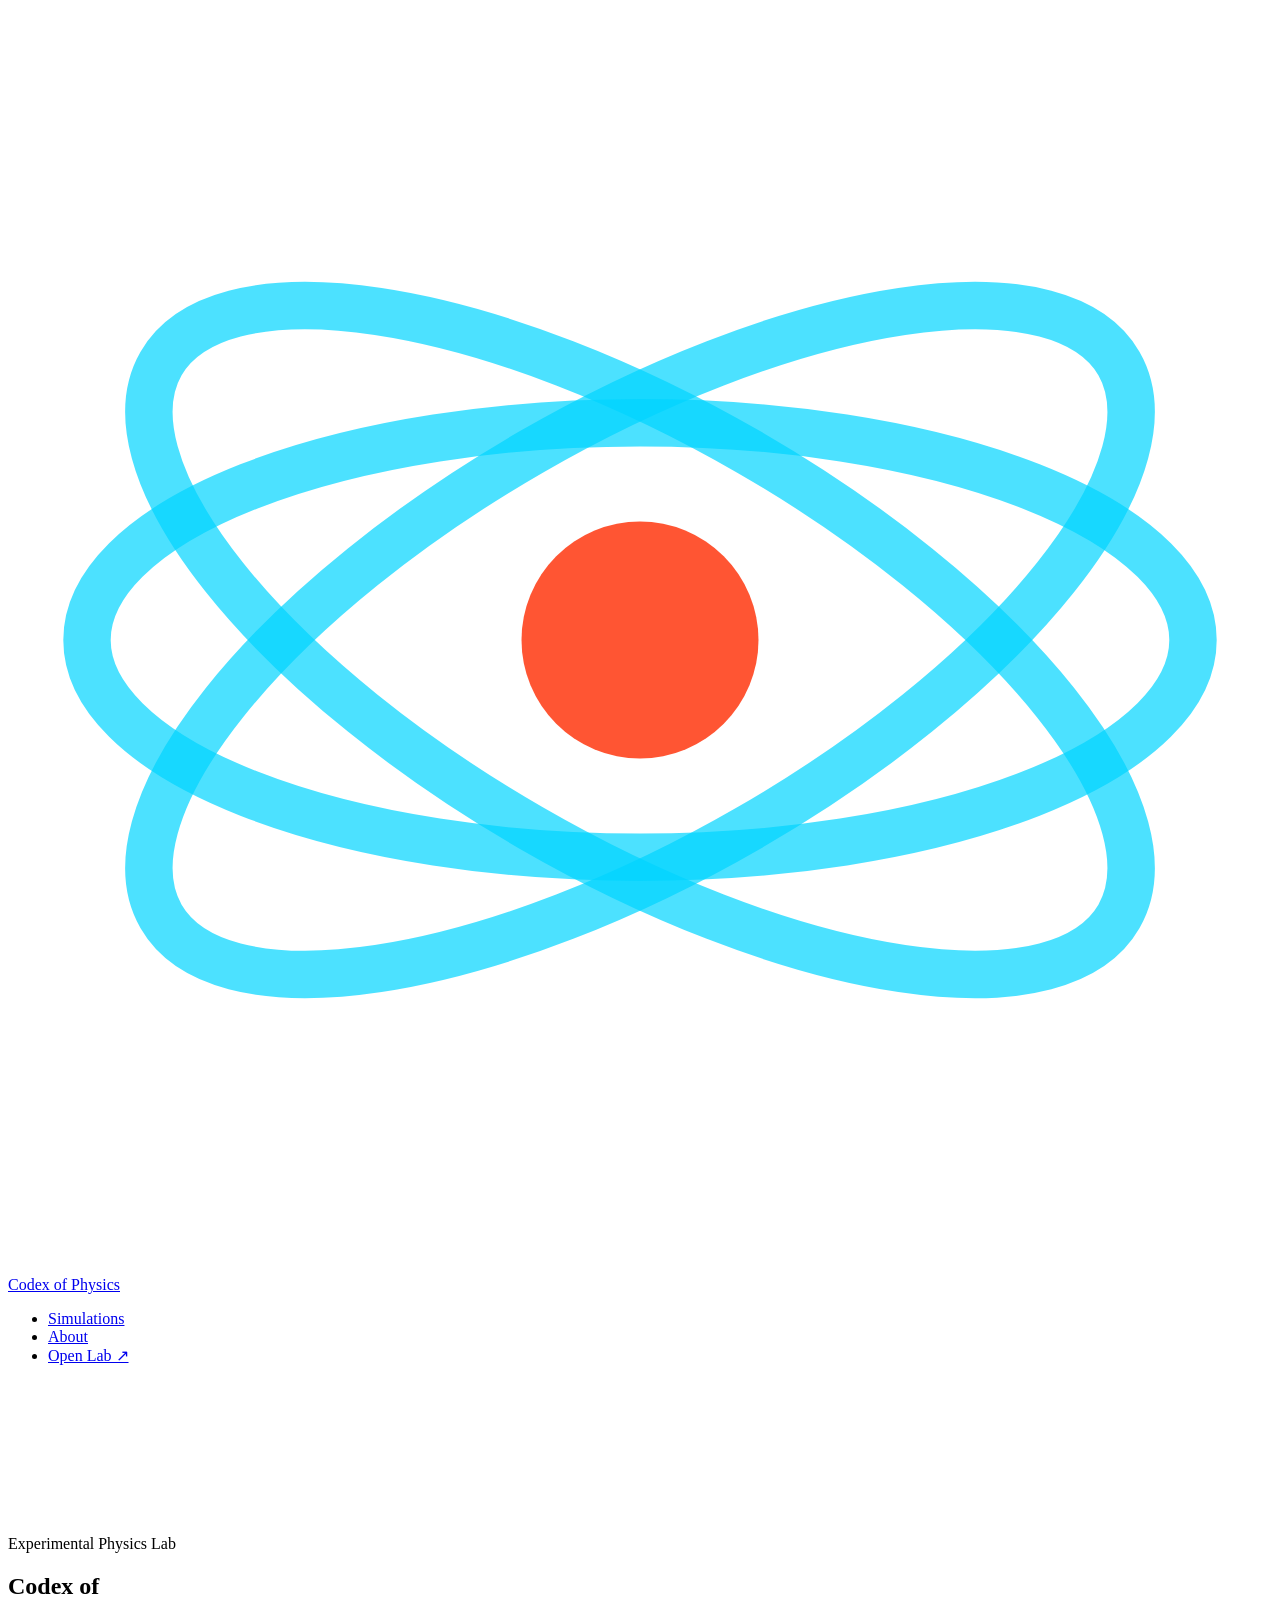
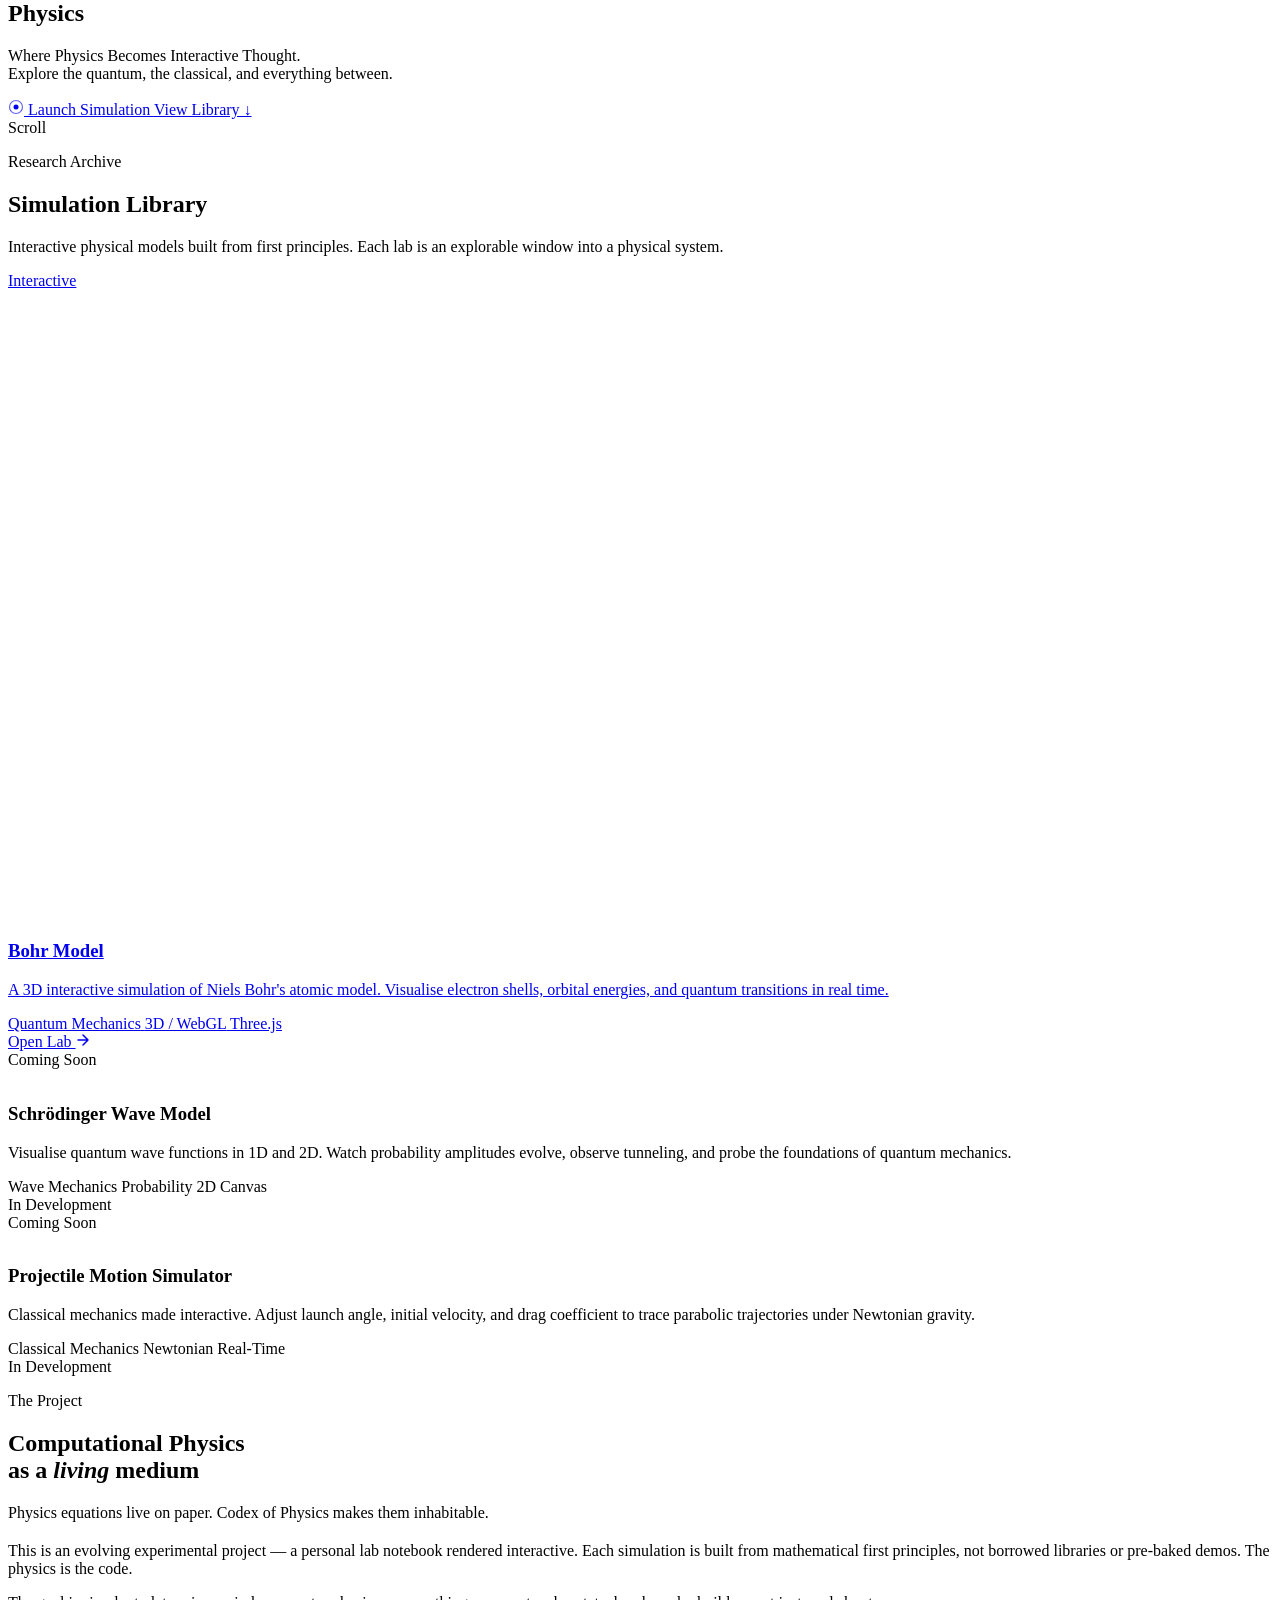
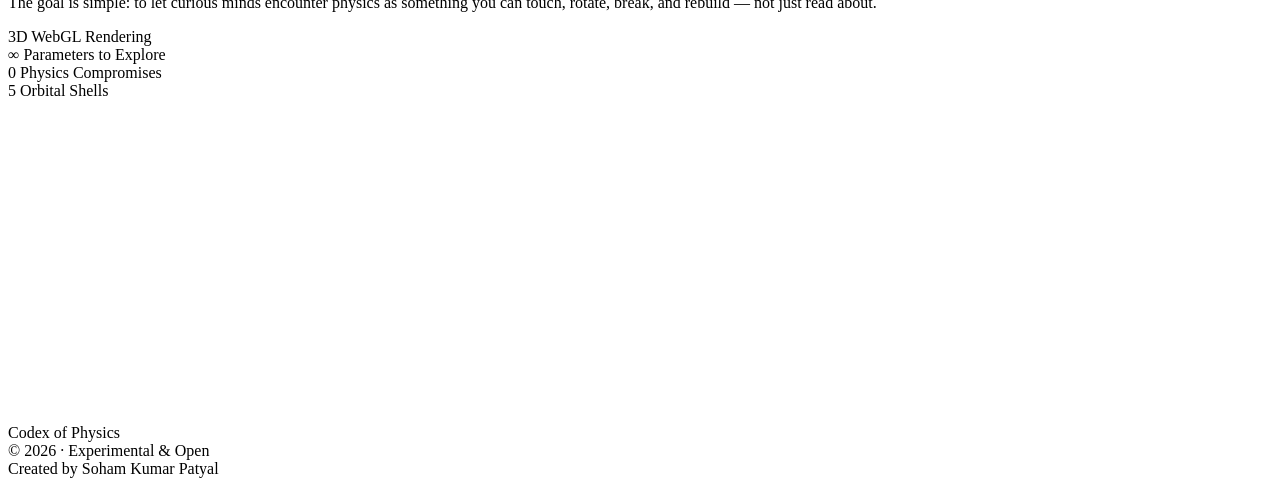
==== index.html @ 5b4db068 "Add files via upload" ====
<!DOCTYPE html>
<html lang="en">
<head>
  <meta charset="UTF-8" />
  <meta name="viewport" content="width=device-width, initial-scale=1.0" />
  <title>Codex of Physics — Interactive Computational Physics Lab</title>
  <meta name="description" content="An experimental computational physics lab. Explore interactive physics simulations including the Bohr Model, wave mechanics, and more." />
  <meta name="theme-color" content="#060811" />
  <link rel="stylesheet" href="styles/main.css" />
  <!-- Preconnect for fonts -->
  <link rel="preconnect" href="https://fonts.googleapis.com" />
  <link rel="preconnect" href="https://fonts.gstatic.com" crossorigin />
</head>
<body>

  <!-- Noise texture overlay for film grain effect -->
  <div class="noise-overlay" aria-hidden="true"></div>

  <!-- ═══════════════════════════════════════════════════════
       NAVIGATION
       ══════════════════════════════════════════════════════ -->
  <nav class="nav" id="main-nav" role="navigation" aria-label="Main navigation">
    <div class="nav-inner">
      <a href="#" class="nav-logo">
        <!-- Atomic icon -->
        <div class="nav-logo-icon">
          <svg viewBox="0 0 32 32" fill="none" xmlns="http://www.w3.org/2000/svg" aria-hidden="true">
            <ellipse cx="16" cy="16" rx="14" ry="5.5" stroke="#00d4ff" stroke-width="1.2" opacity="0.7" transform="rotate(30 16 16)"/>
            <ellipse cx="16" cy="16" rx="14" ry="5.5" stroke="#00d4ff" stroke-width="1.2" opacity="0.7" transform="rotate(-30 16 16)"/>
            <ellipse cx="16" cy="16" rx="14" ry="5.5" stroke="#00d4ff" stroke-width="1.2" opacity="0.7"/>
            <circle cx="16" cy="16" r="3" fill="#ff5533"/>
          </svg>
        </div>
        Codex of Physics
      </a>

      <ul class="nav-links">
        <li><a href="#simulations">Simulations</a></li>
        <li><a href="#about">About</a></li>
        <li><a href="bohr-model.html" class="nav-cta">Open Lab ↗</a></li>
      </ul>
    </div>
  </nav>

  <!-- ═══════════════════════════════════════════════════════
       HERO — Full-screen with 2D orbital animation
       ══════════════════════════════════════════════════════ -->
  <section class="hero" aria-label="Hero section">
    <canvas id="hero-canvas" aria-hidden="true"></canvas>
    <div class="hero-overlay" aria-hidden="true"></div>

    <div class="hero-content">
      <div class="hero-eyebrow">
        <span class="hero-eyebrow-dot" aria-hidden="true"></span>
        Experimental Physics Lab
      </div>
      <h1 class="hero-title">
        <span class="brand">Codex of</span><br>
        <span class="accent">Physics</span>
      </h1>
      <p class="hero-tagline">
        Where Physics Becomes Interactive Thought.
        <br>Explore the quantum, the classical, and everything between.
      </p>
      <div class="hero-actions">
        <a href="bohr-model.html" class="btn-primary">
          <svg width="16" height="16" viewBox="0 0 16 16" fill="none" aria-hidden="true">
            <circle cx="8" cy="8" r="2.5" fill="currentColor"/>
            <path d="M8 1.5C4.41 1.5 1.5 4.41 1.5 8S4.41 14.5 8 14.5 14.5 11.59 14.5 8 11.59 1.5 8 1.5Z" stroke="currentColor" stroke-width="1.2" fill="none" opacity="0.6"/>
          </svg>
          Launch Simulation
        </a>
        <a href="#simulations" class="btn-ghost">
          View Library ↓
        </a>
      </div>
    </div>

    <div class="hero-scroll" aria-hidden="true">
      <div class="scroll-line"></div>
      <span>Scroll</span>
    </div>
  </section>

  <!-- ═══════════════════════════════════════════════════════
       SIMULATIONS LIBRARY
       ══════════════════════════════════════════════════════ -->
  <section id="simulations" aria-labelledby="sims-title">
    <div class="container">

      <div class="sims-header reveal" data-delay="0">
        <p class="section-label">Research Archive</p>
        <h2 class="section-title" id="sims-title">Simulation Library</h2>
        <p class="section-subtitle">Interactive physical models built from first principles. Each lab is an explorable window into a physical system.</p>
      </div>

      <div class="sims-grid">

        <!-- ── Bohr Model (LIVE) ── -->
        <a href="bohr-model.html" class="sim-card sim-card--featured reveal" data-delay="100" id="bohr-card">
          <div class="sim-card__badge badge-live">
            <span class="badge-dot" aria-hidden="true"></span>
            Interactive
          </div>

          <div class="sim-card__canvas-preview" aria-hidden="true">
            <canvas class="preview-canvas" data-sim="bohr"
              style="width:100%;height:100%;display:block;"
            ></canvas>
          </div>

          <h3 class="sim-card__title">Bohr Model</h3>
          <p class="sim-card__desc">
            A 3D interactive simulation of Niels Bohr's atomic model. Visualise electron shells,
            orbital energies, and quantum transitions in real time.
          </p>

          <div class="sim-card__tags">
            <span class="tag">Quantum Mechanics</span>
            <span class="tag">3D / WebGL</span>
            <span class="tag">Three.js</span>
          </div>

          <div class="sim-card__link">
            Open Lab
            <svg width="14" height="14" viewBox="0 0 14 14" fill="none" aria-hidden="true">
              <path d="M2 7h10M7 2l5 5-5 5" stroke="currentColor" stroke-width="1.5" stroke-linecap="round" stroke-linejoin="round"/>
            </svg>
          </div>
        </a>

        <!-- ── Schrödinger Wave (Coming Soon) ── -->
        <div class="sim-card sim-card--disabled reveal" data-delay="200" id="schrodinger-card" role="article" aria-label="Schrödinger Wave Model — Coming Soon">
          <div class="sim-card__badge badge-soon">
            <span class="badge-dot" aria-hidden="true"></span>
            Coming Soon
          </div>

          <div class="sim-card__canvas-preview" aria-hidden="true"
            style="display:flex;align-items:center;justify-content:center;color:rgba(255,255,255,0.06);font-family:var(--font-mono);font-size:0.75rem;letter-spacing:0.12em;">
            ψ(x,t)
          </div>

          <h3 class="sim-card__title">Schrödinger Wave Model</h3>
          <p class="sim-card__desc">
            Visualise quantum wave functions in 1D and 2D. Watch probability amplitudes evolve,
            observe tunneling, and probe the foundations of quantum mechanics.
          </p>

          <div class="sim-card__tags">
            <span class="tag">Wave Mechanics</span>
            <span class="tag">Probability</span>
            <span class="tag">2D Canvas</span>
          </div>

          <div class="sim-card__link" style="color:var(--text-muted);">
            In Development
          </div>
        </div>

        <!-- ── Projectile Motion (Coming Soon) ── -->
        <div class="sim-card sim-card--disabled reveal" data-delay="300" id="projectile-card" role="article" aria-label="Projectile Motion Simulator — Coming Soon">
          <div class="sim-card__badge badge-soon">
            <span class="badge-dot" aria-hidden="true"></span>
            Coming Soon
          </div>

          <div class="sim-card__canvas-preview" aria-hidden="true"
            style="display:flex;align-items:center;justify-content:center;color:rgba(255,255,255,0.06);font-family:var(--font-mono);font-size:0.75rem;letter-spacing:0.12em;">
            F = ma
          </div>

          <h3 class="sim-card__title">Projectile Motion Simulator</h3>
          <p class="sim-card__desc">
            Classical mechanics made interactive. Adjust launch angle, initial velocity, and drag
            coefficient to trace parabolic trajectories under Newtonian gravity.
          </p>

          <div class="sim-card__tags">
            <span class="tag">Classical Mechanics</span>
            <span class="tag">Newtonian</span>
            <span class="tag">Real-Time</span>
          </div>

          <div class="sim-card__link" style="color:var(--text-muted);">
            In Development
          </div>
        </div>

      </div>
    </div>
  </section>

  <!-- ═══════════════════════════════════════════════════════
       ABOUT SECTION
       ══════════════════════════════════════════════════════ -->
  <section id="about" aria-labelledby="about-title">
    <div class="container">
      <div class="about-grid">

        <div class="about-text reveal" data-delay="0">
          <p class="section-label">The Project</p>
          <h2 class="section-title" id="about-title">Computational Physics<br>as a <em>living</em> medium</h2>
          <div class="section-subtitle" style="margin-bottom:20px;">
            Physics equations live on paper. Codex of Physics makes them inhabitable.
          </div>
          <p>
            This is an evolving experimental project — a personal lab notebook rendered interactive.
            Each simulation is built from mathematical first principles, not borrowed libraries or pre-baked demos.
            The physics is the code.
          </p>
          <p>
            The goal is simple: to let curious minds encounter physics as something you can touch, rotate, break, and rebuild — not just read about.
          </p>

          <div class="about-stats">
            <div class="stat-item">
              <span class="stat-number">3D</span>
              <span class="stat-label">WebGL Rendering</span>
            </div>
            <div class="stat-item">
              <span class="stat-number">∞</span>
              <span class="stat-label">Parameters to Explore</span>
            </div>
            <div class="stat-item">
              <span class="stat-number">0</span>
              <span class="stat-label">Physics Compromises</span>
            </div>
            <div class="stat-item">
              <span class="stat-number">5</span>
              <span class="stat-label">Orbital Shells</span>
            </div>
          </div>
        </div>

        <div class="about-visual reveal" data-delay="180">
          <div class="about-glyph">
            <canvas id="about-canvas" style="width:320px;height:320px;"></canvas>
          </div>
        </div>

      </div>
    </div>
  </section>

  <!-- ═══════════════════════════════════════════════════════
       FOOTER
       ══════════════════════════════════════════════════════ -->
  <footer class="footer" role="contentinfo">
    <div class="container">
      <div class="footer-inner">
        <div class="footer-logo">Codex of Physics</div>
        <div class="footer-copy">© 2026 · Experimental & Open</div>
        <div class="footer-credit">Created by <span>Soham Kumar Patyal</span></div>
      </div>
    </div>
  </footer>

  <!-- ═══════════════════════════════════════════════════════
       SCRIPTS
       ══════════════════════════════════════════════════════ -->
  <script src="js/main.js" defer></script>

</body>
</html>
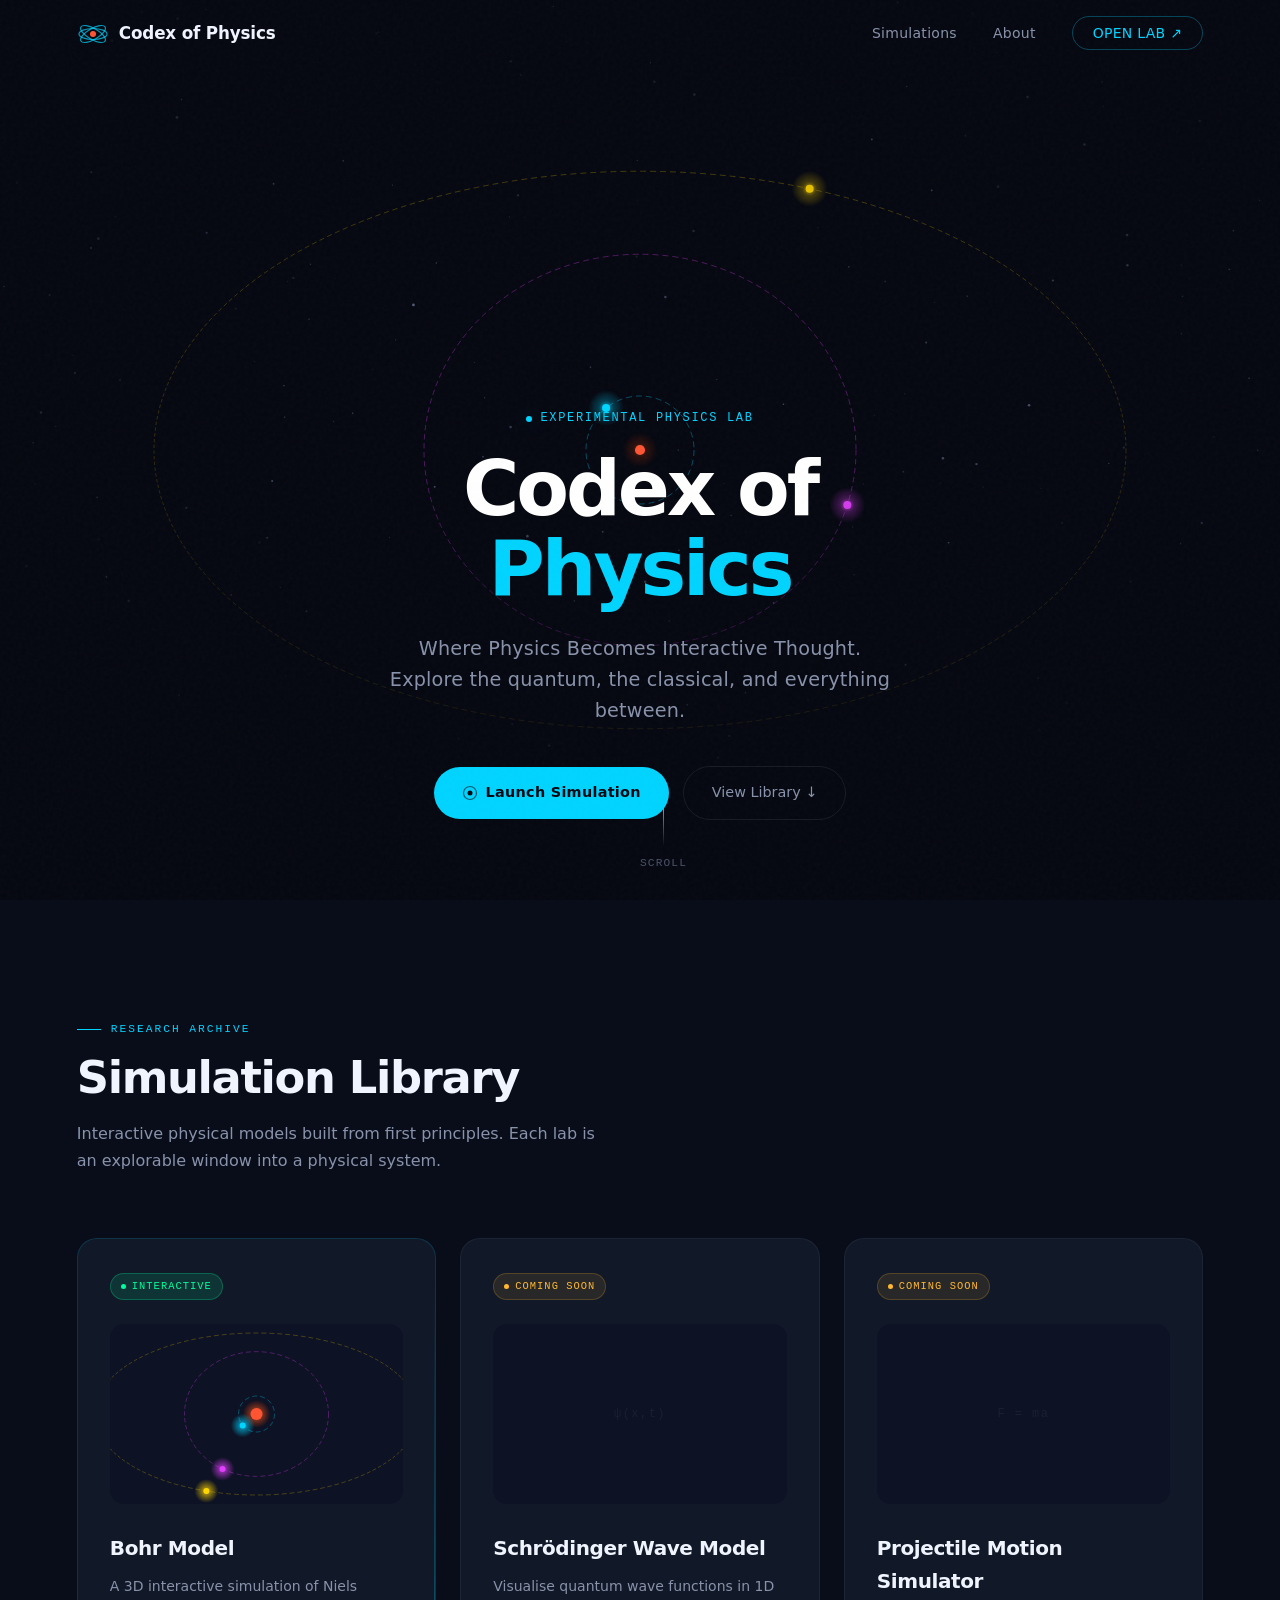
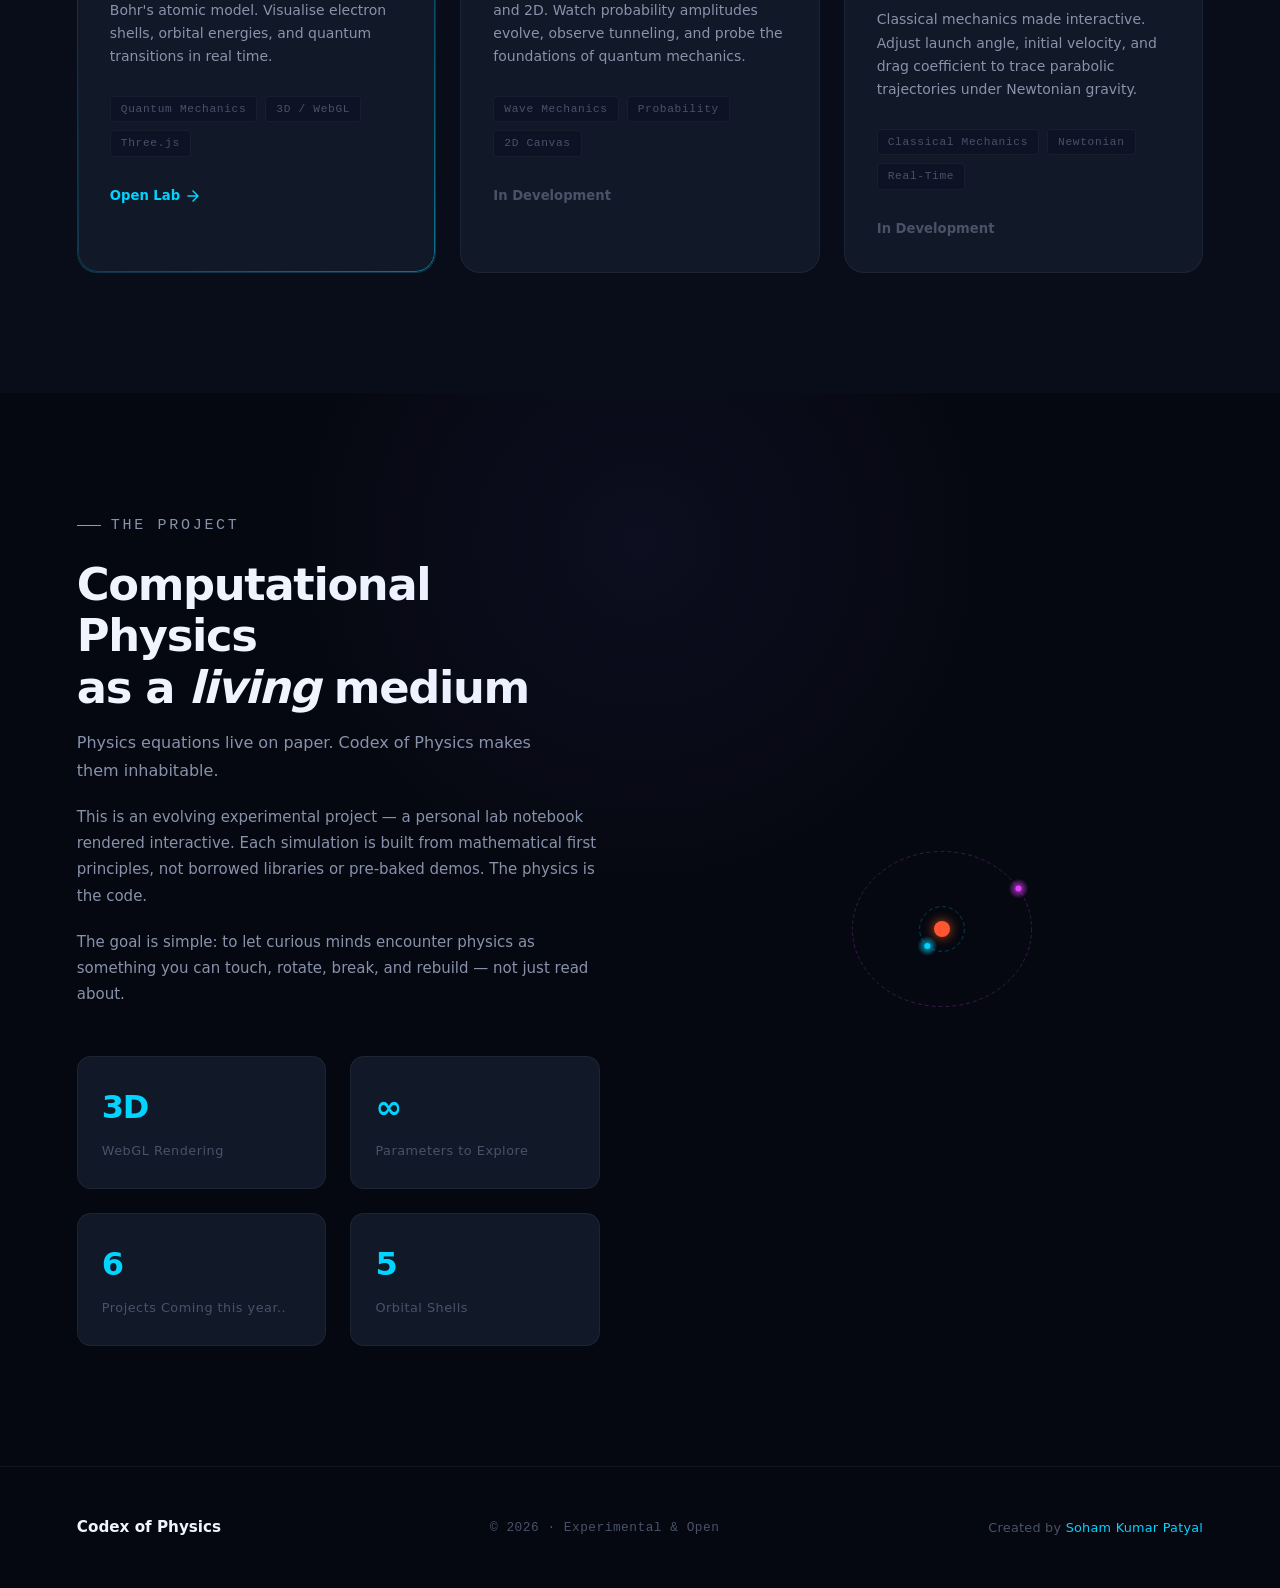
==== commit 898349d1: "Update index.html" ====
--- a/index.html
+++ b/index.html
@@ -223,8 +223,8 @@
               <span class="stat-label">Parameters to Explore</span>
             </div>
             <div class="stat-item">
-              <span class="stat-number">0</span>
-              <span class="stat-label">Physics Compromises</span>
+              <span class="stat-number">6</span>
+              <span class="stat-label">Projects Coming this year..</span>
             </div>
             <div class="stat-item">
               <span class="stat-number">5</span>
--- a/styles/main.css
+++ b/styles/main.css
@@ -0,0 +1,734 @@
+/* ============================================================
+   CODEX OF PHYSICS — Global Design System
+   Dark academic × Apple minimalism × Atomic aesthetics
+   ============================================================ */
+
+@import url('https://fonts.googleapis.com/css2?family=Inter:wght@300;400;500;600;700&family=Space+Grotesk:wght@300;400;500;600;700&family=Space+Mono:wght@400;700&display=swap');
+
+/* ──────────────────────────────────────────
+   CSS CUSTOM PROPERTIES (Design Tokens)
+   ────────────────────────────────────────── */
+:root {
+  /* Backgrounds */
+  --bg-void:        #060811;
+  --bg-deep:        #090d1a;
+  --bg-surface:     #0d1224;
+  --bg-card:        #111828;
+  --bg-card-hover:  #151e32;
+  --bg-glass:       rgba(13, 18, 36, 0.7);
+
+  /* Accents */
+  --accent-cyan:    #00d4ff;
+  --accent-indigo:  #7c6bff;
+  --accent-magenta: #e040fb;
+  --accent-amber:   #ffb830;
+  --accent-green:   #00ff9d;
+
+  /* Glow variants */
+  --glow-cyan:      0 0 20px rgba(0, 212, 255, 0.35), 0 0 60px rgba(0, 212, 255, 0.12);
+  --glow-indigo:    0 0 20px rgba(124, 107, 255, 0.35), 0 0 60px rgba(124, 107, 255, 0.12);
+  --glow-magenta:   0 0 20px rgba(224, 64, 251, 0.35), 0 0 60px rgba(224, 64, 251, 0.12);
+
+  /* Typography */
+  --font-sans:      'Space Grotesk', 'Inter', system-ui, sans-serif;
+  --font-mono:      'Space Mono', 'Fira Code', monospace;
+
+  /* Text */
+  --text-primary:   #f0f4ff;
+  --text-secondary: #8892aa;
+  --text-muted:     #4a5268;
+  --text-accent:    var(--accent-cyan);
+
+  /* Borders */
+  --border-subtle:  rgba(255,255,255,0.05);
+  --border-soft:    rgba(255,255,255,0.08);
+  --border-accent:  rgba(0, 212, 255, 0.3);
+
+  /* Spacing */
+  --nav-height:     68px;
+  --section-pad-y:  120px;
+  --section-pad-x:  clamp(24px, 6vw, 120px);
+
+  /* Transitions */
+  --ease-smooth:    cubic-bezier(0.23, 1, 0.32, 1);
+  --ease-spring:    cubic-bezier(0.34, 1.56, 0.64, 1);
+  --dur-fast:       180ms;
+  --dur-base:       320ms;
+  --dur-slow:       600ms;
+
+  /* Border radius */
+  --radius-sm:      8px;
+  --radius-md:      14px;
+  --radius-lg:      20px;
+  --radius-xl:      28px;
+}
+
+/* ──────────────────────────────────────────
+   RESET & BASE
+   ────────────────────────────────────────── */
+*, *::before, *::after { box-sizing: border-box; margin: 0; padding: 0; }
+
+html {
+  scroll-behavior: smooth;
+  -webkit-font-smoothing: antialiased;
+  -moz-osx-font-smoothing: grayscale;
+}
+
+body {
+  background: var(--bg-void);
+  color: var(--text-primary);
+  font-family: var(--font-sans);
+  font-size: 16px;
+  line-height: 1.65;
+  overflow-x: hidden;
+}
+
+::selection { background: rgba(0,212,255,0.22); color: var(--text-primary); }
+
+a { color: inherit; text-decoration: none; }
+img, video, canvas { display: block; max-width: 100%; }
+button { cursor: pointer; border: none; background: none; font: inherit; }
+
+/* ──────────────────────────────────────────
+   SCROLLBAR
+   ────────────────────────────────────────── */
+::-webkit-scrollbar { width: 6px; background: var(--bg-void); }
+::-webkit-scrollbar-thumb { background: rgba(0,212,255,0.2); border-radius: 3px; }
+::-webkit-scrollbar-thumb:hover { background: rgba(0,212,255,0.4); }
+
+/* ──────────────────────────────────────────
+   UTILITY CLASSES
+   ────────────────────────────────────────── */
+.container {
+  width: 100%;
+  max-width: 1280px;
+  margin-inline: auto;
+  padding-inline: var(--section-pad-x);
+}
+
+.sr-only {
+  position: absolute; width: 1px; height: 1px;
+  padding: 0; margin: -1px; overflow: hidden;
+  clip: rect(0,0,0,0); white-space: nowrap; border: 0;
+}
+
+/* ──────────────────────────────────────────
+   NAVIGATION
+   ────────────────────────────────────────── */
+.nav {
+  position: fixed;
+  top: 0; left: 0; right: 0;
+  z-index: 1000;
+  height: var(--nav-height);
+  display: flex;
+  align-items: center;
+  padding-inline: var(--section-pad-x);
+  transition: background var(--dur-base) var(--ease-smooth),
+              backdrop-filter var(--dur-base) var(--ease-smooth),
+              border-color var(--dur-base) var(--ease-smooth);
+  border-bottom: 1px solid transparent;
+}
+
+.nav.is-scrolled {
+  background: var(--bg-glass);
+  backdrop-filter: blur(20px) saturate(180%);
+  -webkit-backdrop-filter: blur(20px) saturate(180%);
+  border-bottom-color: var(--border-subtle);
+}
+
+.nav-inner {
+  display: flex;
+  align-items: center;
+  justify-content: space-between;
+  width: 100%;
+}
+
+.nav-logo {
+  display: flex;
+  align-items: center;
+  gap: 10px;
+  font-size: 1.05rem;
+  font-weight: 600;
+  letter-spacing: -0.01em;
+  color: var(--text-primary);
+  transition: opacity var(--dur-fast) ease;
+}
+
+.nav-logo:hover { opacity: 0.8; }
+
+.nav-logo-icon {
+  width: 32px; height: 32px;
+  position: relative;
+  display: flex; align-items: center; justify-content: center;
+}
+
+.nav-logo svg { width: 32px; height: 32px; }
+
+.nav-links {
+  display: flex;
+  align-items: center;
+  gap: 36px;
+  list-style: none;
+}
+
+.nav-links a {
+  font-size: 0.875rem;
+  font-weight: 500;
+  letter-spacing: 0.02em;
+  color: var(--text-secondary);
+  transition: color var(--dur-fast) ease;
+  position: relative;
+}
+
+.nav-links a::after {
+  content: '';
+  position: absolute;
+  bottom: -3px; left: 0;
+  width: 0; height: 1px;
+  background: var(--accent-cyan);
+  transition: width var(--dur-base) var(--ease-smooth);
+}
+
+.nav-links a:hover { color: var(--text-primary); }
+.nav-links a:hover::after { width: 100%; }
+
+.nav-cta {
+  padding: 8px 20px;
+  border-radius: 100px;
+  border: 1px solid var(--border-accent);
+  font-size: 0.8125rem;
+  font-weight: 600;
+  color: var(--accent-cyan) !important;
+  letter-spacing: 0.04em;
+  text-transform: uppercase;
+  transition: background var(--dur-fast) ease, box-shadow var(--dur-fast) ease !important;
+}
+
+.nav-cta:hover {
+  background: rgba(0,212,255,0.1) !important;
+  box-shadow: var(--glow-cyan) !important;
+}
+
+.nav-cta::after { display: none !important; }
+
+/* ──────────────────────────────────────────
+   HERO SECTION
+   ────────────────────────────────────────── */
+.hero {
+  position: relative;
+  width: 100%;
+  height: 100vh;
+  min-height: 700px;
+  display: flex;
+  flex-direction: column;
+  align-items: center;
+  justify-content: flex-end;
+  overflow: hidden;
+  padding-bottom: 80px;
+}
+
+#hero-canvas {
+  position: absolute;
+  inset: 0;
+  width: 100%;
+  height: 100%;
+  z-index: 0;
+}
+
+.hero-overlay {
+  position: absolute;
+  inset: 0;
+  background: radial-gradient(ellipse 80% 60% at 50% 40%, transparent 30%, var(--bg-void) 85%);
+  z-index: 1;
+  pointer-events: none;
+}
+
+.hero-content {
+  position: relative;
+  z-index: 2;
+  text-align: center;
+  max-width: 760px;
+  padding-inline: 24px;
+}
+
+.hero-eyebrow {
+  display: inline-flex;
+  align-items: center;
+  gap: 8px;
+  font-size: 0.75rem;
+  font-family: var(--font-mono);
+  letter-spacing: 0.14em;
+  text-transform: uppercase;
+  color: var(--accent-cyan);
+  margin-bottom: 20px;
+  opacity: 0;
+  transform: translateY(20px);
+  animation: fade-up var(--dur-slow) var(--ease-smooth) 0.3s forwards;
+}
+
+.hero-eyebrow-dot {
+  width: 6px; height: 6px;
+  border-radius: 50%;
+  background: var(--accent-cyan);
+  box-shadow: var(--glow-cyan);
+  animation: pulse-dot 2s ease-in-out infinite;
+}
+
+@keyframes pulse-dot {
+  0%, 100% { opacity: 1; transform: scale(1); }
+  50% { opacity: 0.4; transform: scale(0.7); }
+}
+
+.hero-title {
+  font-size: clamp(2.8rem, 6vw, 5rem);
+  font-weight: 700;
+  letter-spacing: -0.04em;
+  line-height: 1.05;
+  margin-bottom: 24px;
+  opacity: 0;
+  transform: translateY(28px);
+  animation: fade-up var(--dur-slow) var(--ease-smooth) 0.55s forwards;
+}
+
+.hero-title .brand { color: white; }
+.hero-title .accent { color: var(--accent-cyan); }
+
+.hero-tagline {
+  font-size: clamp(1rem, 1.8vw, 1.2rem);
+  color: var(--text-secondary);
+  font-weight: 400;
+  letter-spacing: 0.01em;
+  line-height: 1.6;
+  max-width: 560px;
+  margin-inline: auto;
+  margin-bottom: 40px;
+  opacity: 0;
+  transform: translateY(20px);
+  animation: fade-up var(--dur-slow) var(--ease-smooth) 0.75s forwards;
+}
+
+.hero-actions {
+  display: flex;
+  gap: 14px;
+  align-items: center;
+  justify-content: center;
+  opacity: 0;
+  animation: fade-up var(--dur-slow) var(--ease-smooth) 0.95s forwards;
+}
+
+.btn-primary {
+  display: inline-flex;
+  align-items: center;
+  gap: 8px;
+  padding: 14px 28px;
+  border-radius: 100px;
+  background: var(--accent-cyan);
+  color: var(--bg-void);
+  font-size: 0.9rem;
+  font-weight: 700;
+  letter-spacing: 0.02em;
+  transition: all var(--dur-base) var(--ease-smooth);
+}
+
+.btn-primary:hover {
+  transform: translateY(-2px) scale(1.02);
+  box-shadow: 0 8px 30px rgba(0,212,255,0.4);
+}
+
+.btn-ghost {
+  display: inline-flex;
+  align-items: center;
+  gap: 8px;
+  padding: 14px 28px;
+  border-radius: 100px;
+  border: 1px solid var(--border-soft);
+  color: var(--text-secondary);
+  font-size: 0.9rem;
+  font-weight: 500;
+  transition: all var(--dur-base) var(--ease-smooth);
+}
+
+.btn-ghost:hover {
+  border-color: var(--border-accent);
+  color: var(--text-primary);
+  background: rgba(0,212,255,0.05);
+  transform: translateY(-2px);
+}
+
+/* scroll indicator */
+.hero-scroll {
+  position: absolute;
+  bottom: 28px; left: 50%;
+  transform: translateX(-50%);
+  z-index: 2;
+  display: flex;
+  flex-direction: column;
+  align-items: center;
+  gap: 8px;
+  color: var(--text-muted);
+  font-size: 0.7rem;
+  font-family: var(--font-mono);
+  letter-spacing: 0.1em;
+  text-transform: uppercase;
+  opacity: 0;
+  animation: fade-up 0.6s ease 1.4s forwards;
+}
+
+.scroll-line {
+  width: 1px; height: 40px;
+  background: linear-gradient(to bottom, var(--accent-cyan), transparent);
+  animation: scroll-line-anim 1.8s ease-in-out infinite;
+}
+
+@keyframes scroll-line-anim {
+  0% { transform: scaleY(0); transform-origin: top; opacity: 1; }
+  50% { transform: scaleY(1); transform-origin: top; opacity: 1; }
+  100% { transform: scaleY(1); transform-origin: bottom; opacity: 0; }
+}
+
+/* ──────────────────────────────────────────
+   SECTION COMMON
+   ────────────────────────────────────────── */
+section { padding-block: var(--section-pad-y); }
+
+.section-label {
+  font-size: 0.7rem;
+  font-family: var(--font-mono);
+  letter-spacing: 0.18em;
+  text-transform: uppercase;
+  color: var(--accent-cyan);
+  margin-bottom: 14px;
+  display: flex;
+  align-items: center;
+  gap: 10px;
+}
+
+.section-label::before {
+  content: '';
+  width: 24px; height: 1px;
+  background: var(--accent-cyan);
+}
+
+.section-title {
+  font-size: clamp(1.9rem, 3.5vw, 2.8rem);
+  font-weight: 700;
+  letter-spacing: -0.03em;
+  line-height: 1.15;
+  color: var(--text-primary);
+  margin-bottom: 16px;
+}
+
+.section-subtitle {
+  font-size: 1rem;
+  color: var(--text-secondary);
+  max-width: 540px;
+  line-height: 1.7;
+}
+
+/* fade-up animation helper */
+@keyframes fade-up {
+  to { opacity: 1; transform: translateY(0); }
+}
+
+.reveal {
+  opacity: 0;
+  transform: translateY(32px);
+  transition: opacity 0.7s var(--ease-smooth), transform 0.7s var(--ease-smooth);
+}
+
+.reveal.visible { opacity: 1; transform: none; }
+
+/* ──────────────────────────────────────────
+   SIMULATIONS LIBRARY
+   ────────────────────────────────────────── */
+#simulations { background: var(--bg-deep); }
+
+.sims-header { margin-bottom: 64px; }
+
+.sims-grid {
+  display: grid;
+  grid-template-columns: repeat(auto-fill, minmax(340px, 1fr));
+  gap: 24px;
+}
+
+.sim-card {
+  position: relative;
+  background: var(--bg-card);
+  border: 1px solid var(--border-subtle);
+  border-radius: var(--radius-lg);
+  padding: 32px;
+  cursor: pointer;
+  overflow: hidden;
+  transition: all var(--dur-base) var(--ease-smooth);
+  text-decoration: none;
+  display: block;
+  group: '';
+}
+
+.sim-card::before {
+  content: '';
+  position: absolute;
+  inset: 0;
+  border-radius: inherit;
+  padding: 1px;
+  background: linear-gradient(135deg, transparent 40%, var(--accent-cyan) 100%);
+  -webkit-mask: linear-gradient(#fff 0 0) content-box, linear-gradient(#fff 0 0);
+  -webkit-mask-composite: xor;
+  mask-composite: exclude;
+  opacity: 0;
+  transition: opacity var(--dur-base) ease;
+}
+
+.sim-card:hover { background: var(--bg-card-hover); transform: translateY(-4px); }
+.sim-card:hover::before { opacity: 1; }
+
+.sim-card--featured { border-color: rgba(0,212,255,0.15); }
+.sim-card--featured::before { opacity: 0.5; }
+.sim-card--featured:hover::before { opacity: 1; }
+
+.sim-card__badge {
+  display: inline-flex;
+  align-items: center;
+  gap: 6px;
+  padding: 4px 10px;
+  border-radius: 100px;
+  font-size: 0.65rem;
+  font-family: var(--font-mono);
+  letter-spacing: 0.1em;
+  text-transform: uppercase;
+  margin-bottom: 24px;
+}
+
+.badge-live {
+  background: rgba(0, 255, 157, 0.12);
+  color: var(--accent-green);
+  border: 1px solid rgba(0, 255, 157, 0.25);
+}
+
+.badge-soon {
+  background: rgba(255, 184, 48, 0.1);
+  color: var(--accent-amber);
+  border: 1px solid rgba(255, 184, 48, 0.2);
+}
+
+.badge-dot {
+  width: 5px; height: 5px;
+  border-radius: 50%;
+  background: currentColor;
+}
+
+.badge-live .badge-dot { animation: pulse-dot 1.5s ease infinite; }
+
+.sim-card__canvas-preview {
+  width: 100%;
+  height: 180px;
+  border-radius: var(--radius-md);
+  background: var(--bg-surface);
+  margin-bottom: 28px;
+  overflow: hidden;
+  position: relative;
+}
+
+.sim-card__title {
+  font-size: 1.25rem;
+  font-weight: 600;
+  letter-spacing: -0.02em;
+  color: var(--text-primary);
+  margin-bottom: 10px;
+}
+
+.sim-card__desc {
+  font-size: 0.875rem;
+  color: var(--text-secondary);
+  line-height: 1.65;
+  margin-bottom: 28px;
+}
+
+.sim-card__tags {
+  display: flex;
+  flex-wrap: wrap;
+  gap: 8px;
+  margin-bottom: 28px;
+}
+
+.tag {
+  padding: 3px 10px;
+  border-radius: 4px;
+  background: var(--bg-surface);
+  font-size: 0.7rem;
+  font-family: var(--font-mono);
+  color: var(--text-muted);
+  letter-spacing: 0.06em;
+  border: 1px solid var(--border-subtle);
+}
+
+.sim-card__link {
+  display: flex;
+  align-items: center;
+  gap: 6px;
+  font-size: 0.825rem;
+  font-weight: 600;
+  color: var(--accent-cyan);
+  transition: gap var(--dur-fast) ease;
+}
+
+.sim-card:hover .sim-card__link { gap: 10px; }
+
+.sim-card--disabled {
+  cursor: default;
+  pointer-events: auto;
+}
+
+.sim-card--disabled:hover {
+  transform: none;
+  background: var(--bg-card);
+}
+
+/* ──────────────────────────────────────────
+   ABOUT SECTION
+   ────────────────────────────────────────── */
+#about {
+  background: var(--bg-void);
+  position: relative;
+  overflow: hidden;
+}
+
+#about::before {
+  content: '';
+  position: absolute;
+  top: -200px; left: 50%;
+  transform: translateX(-50%);
+  width: 700px; height: 700px;
+  background: radial-gradient(circle, rgba(124,107,255,0.06) 0%, transparent 70%);
+  pointer-events: none;
+}
+
+.about-grid {
+  display: grid;
+  grid-template-columns: 1fr 1fr;
+  gap: 80px;
+  align-items: center;
+}
+
+.about-text .section-subtitle { max-width: 460px; margin-bottom: 24px; }
+
+.about-text p {
+  font-size: 0.9375rem;
+  color: var(--text-secondary);
+  line-height: 1.75;
+  margin-bottom: 20px;
+}
+
+.about-stats {
+  display: grid;
+  grid-template-columns: 1fr 1fr;
+  gap: 24px;
+  margin-top: 48px;
+}
+
+.stat-item {
+  padding: 24px;
+  border-radius: var(--radius-md);
+  background: var(--bg-card);
+  border: 1px solid var(--border-subtle);
+}
+
+.stat-number {
+  font-size: 2rem;
+  font-weight: 700;
+  letter-spacing: -0.04em;
+  color: var(--accent-cyan);
+  display: block;
+  margin-bottom: 4px;
+}
+
+.stat-label {
+  font-size: 0.8rem;
+  color: var(--text-muted);
+  letter-spacing: 0.04em;
+}
+
+.about-visual {
+  position: relative;
+  display: flex;
+  align-items: center;
+  justify-content: center;
+}
+
+.about-glyph {
+  width: 320px; height: 320px;
+  position: relative;
+}
+
+.about-glyph canvas {
+  width: 100%; height: 100%;
+  border-radius: 50%;
+}
+
+/* ──────────────────────────────────────────
+   FOOTER
+   ────────────────────────────────────────── */
+.footer {
+  border-top: 1px solid var(--border-subtle);
+  padding-block: 48px;
+  background: var(--bg-void);
+}
+
+.footer-inner {
+  display: flex;
+  align-items: center;
+  justify-content: space-between;
+  flex-wrap: wrap;
+  gap: 20px;
+}
+
+.footer-logo {
+  font-size: 0.95rem;
+  font-weight: 600;
+  color: var(--text-primary);
+}
+
+.footer-copy {
+  font-size: 0.8rem;
+  color: var(--text-muted);
+  font-family: var(--font-mono);
+  letter-spacing: 0.04em;
+}
+
+.footer-credit {
+  font-size: 0.8rem;
+  color: var(--text-muted);
+  letter-spacing: 0.02em;
+}
+
+.footer-credit span { color: var(--accent-cyan); }
+
+/* ──────────────────────────────────────────
+   NOISE TEXTURE OVERLAY
+   ────────────────────────────────────────── */
+.noise-overlay {
+  position: fixed;
+  inset: 0;
+  pointer-events: none;
+  z-index: 9999;
+  opacity: 0.025;
+  background-image: url("data:image/svg+xml,%3Csvg viewBox='0 0 256 256' xmlns='http://www.w3.org/2000/svg'%3E%3Cfilter id='noise'%3E%3CfeTurbulence type='fractalNoise' baseFrequency='0.9' numOctaves='4' stitchTiles='stitch'/%3E%3C/filter%3E%3Crect width='100%25' height='100%25' filter='url(%23noise)'/%3E%3C/svg%3E");
+}
+
+/* ──────────────────────────────────────────
+   RESPONSIVE
+   ────────────────────────────────────────── */
+@media (max-width: 900px) {
+  :root { --section-pad-y: 80px; }
+  .about-grid { grid-template-columns: 1fr; gap: 48px; }
+  .about-visual { display: none; }
+  .sims-grid { grid-template-columns: 1fr; }
+}
+
+@media (max-width: 640px) {
+  :root { --section-pad-x: 20px; }
+  .nav-links { display: none; }
+  .hero-actions { flex-direction: column; }
+  .about-stats { grid-template-columns: 1fr 1fr; }
+  .footer-inner { flex-direction: column; text-align: center; }
+}
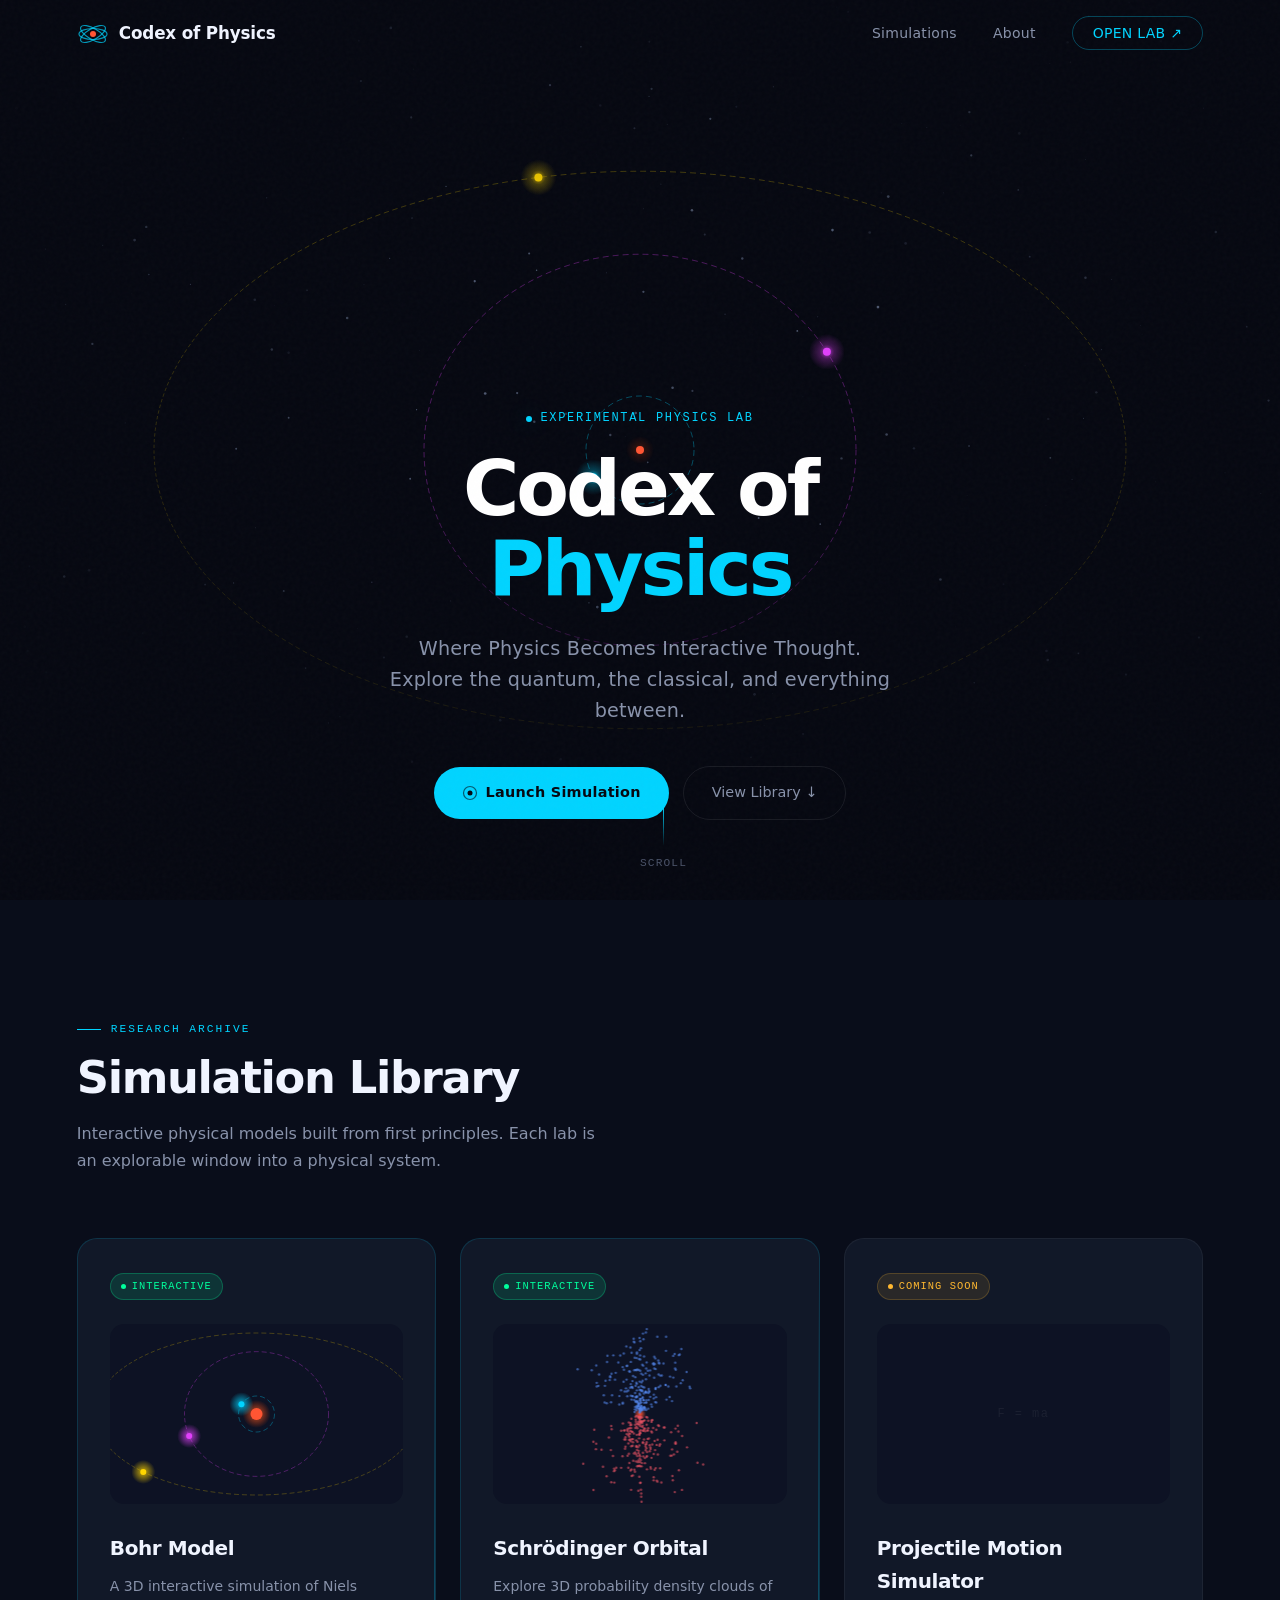
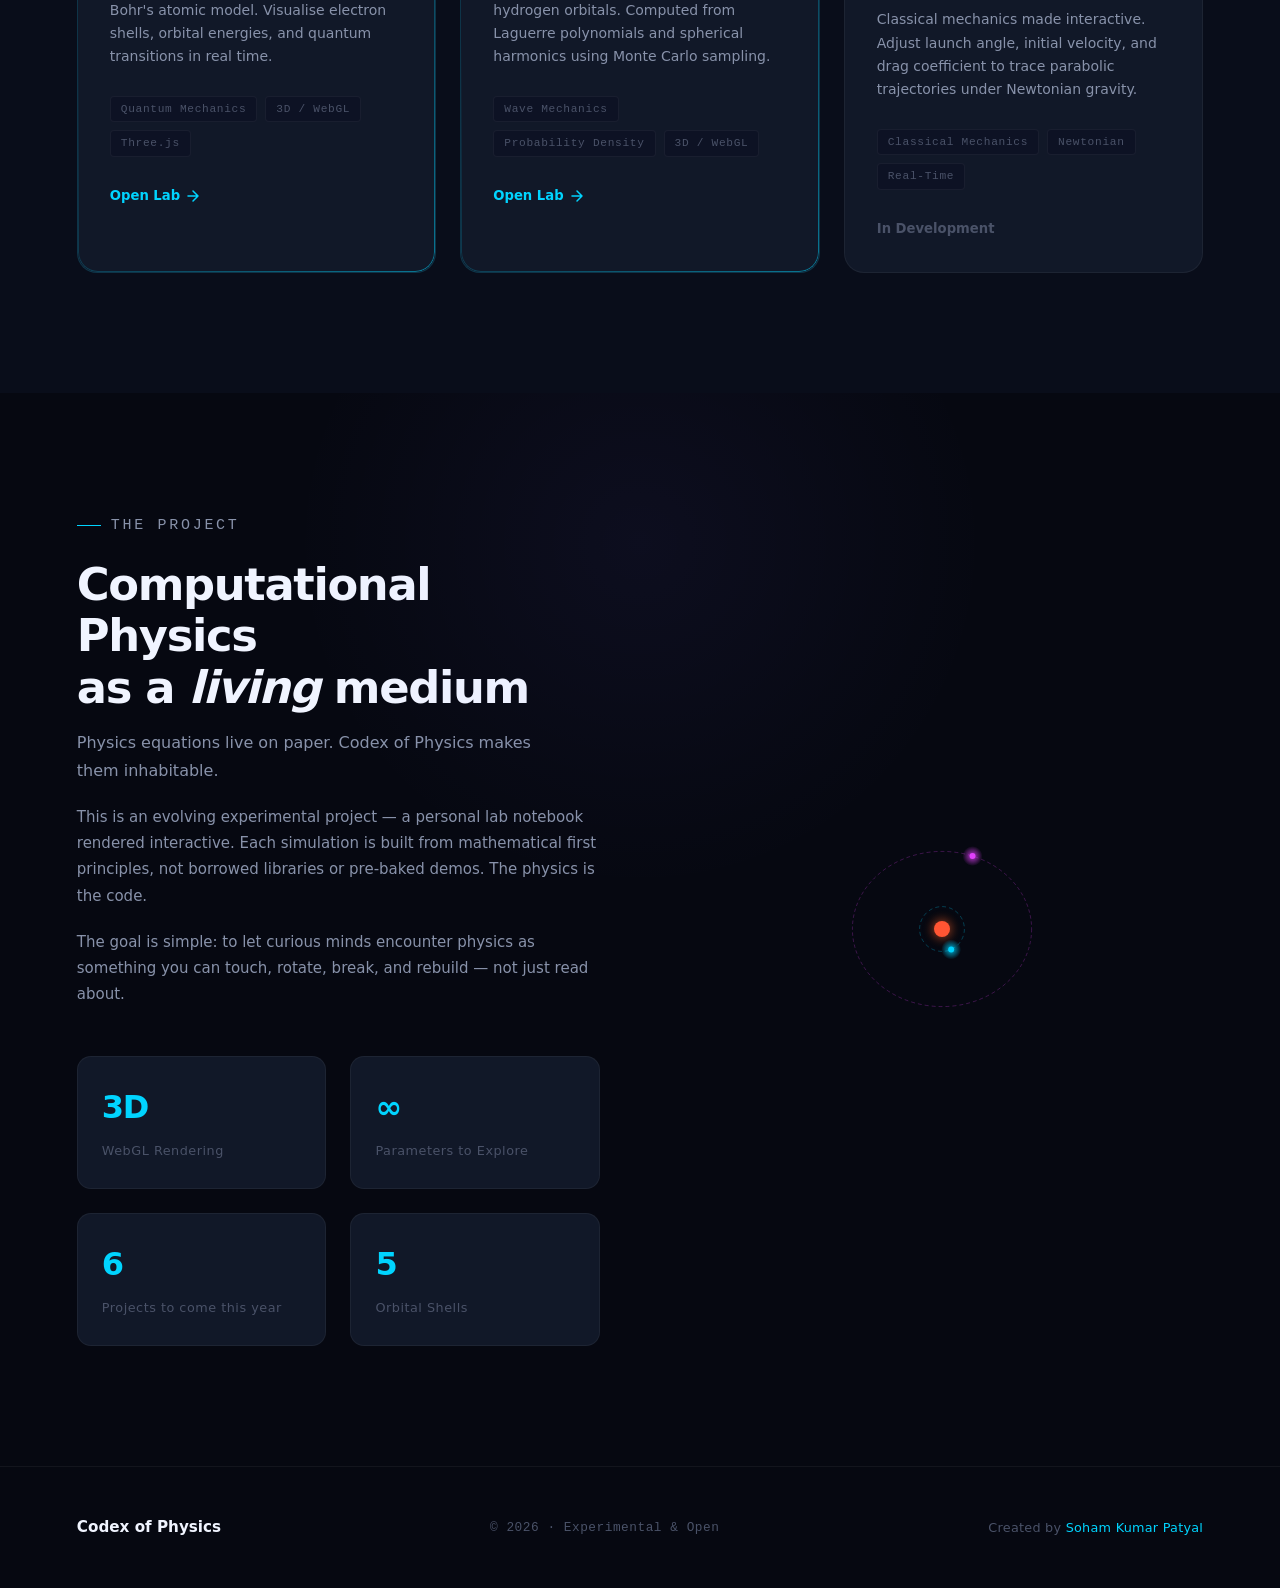
==== commit 260645b0: "Add files via upload" ====
--- a/index.html
+++ b/index.html
@@ -1,16 +1,19 @@
 <!DOCTYPE html>
 <html lang="en">
+
 <head>
   <meta charset="UTF-8" />
   <meta name="viewport" content="width=device-width, initial-scale=1.0" />
   <title>Codex of Physics — Interactive Computational Physics Lab</title>
-  <meta name="description" content="An experimental computational physics lab. Explore interactive physics simulations including the Bohr Model, wave mechanics, and more." />
+  <meta name="description"
+    content="An experimental computational physics lab. Explore interactive physics simulations including the Bohr Model, wave mechanics, and more." />
   <meta name="theme-color" content="#060811" />
   <link rel="stylesheet" href="styles/main.css" />
   <!-- Preconnect for fonts -->
   <link rel="preconnect" href="https://fonts.googleapis.com" />
   <link rel="preconnect" href="https://fonts.gstatic.com" crossorigin />
 </head>
+
 <body>
 
   <!-- Noise texture overlay for film grain effect -->
@@ -25,10 +28,12 @@
         <!-- Atomic icon -->
         <div class="nav-logo-icon">
           <svg viewBox="0 0 32 32" fill="none" xmlns="http://www.w3.org/2000/svg" aria-hidden="true">
-            <ellipse cx="16" cy="16" rx="14" ry="5.5" stroke="#00d4ff" stroke-width="1.2" opacity="0.7" transform="rotate(30 16 16)"/>
-            <ellipse cx="16" cy="16" rx="14" ry="5.5" stroke="#00d4ff" stroke-width="1.2" opacity="0.7" transform="rotate(-30 16 16)"/>
-            <ellipse cx="16" cy="16" rx="14" ry="5.5" stroke="#00d4ff" stroke-width="1.2" opacity="0.7"/>
-            <circle cx="16" cy="16" r="3" fill="#ff5533"/>
+            <ellipse cx="16" cy="16" rx="14" ry="5.5" stroke="#00d4ff" stroke-width="1.2" opacity="0.7"
+              transform="rotate(30 16 16)" />
+            <ellipse cx="16" cy="16" rx="14" ry="5.5" stroke="#00d4ff" stroke-width="1.2" opacity="0.7"
+              transform="rotate(-30 16 16)" />
+            <ellipse cx="16" cy="16" rx="14" ry="5.5" stroke="#00d4ff" stroke-width="1.2" opacity="0.7" />
+            <circle cx="16" cy="16" r="3" fill="#ff5533" />
           </svg>
         </div>
         Codex of Physics
@@ -65,8 +70,9 @@
       <div class="hero-actions">
         <a href="bohr-model.html" class="btn-primary">
           <svg width="16" height="16" viewBox="0 0 16 16" fill="none" aria-hidden="true">
-            <circle cx="8" cy="8" r="2.5" fill="currentColor"/>
-            <path d="M8 1.5C4.41 1.5 1.5 4.41 1.5 8S4.41 14.5 8 14.5 14.5 11.59 14.5 8 11.59 1.5 8 1.5Z" stroke="currentColor" stroke-width="1.2" fill="none" opacity="0.6"/>
+            <circle cx="8" cy="8" r="2.5" fill="currentColor" />
+            <path d="M8 1.5C4.41 1.5 1.5 4.41 1.5 8S4.41 14.5 8 14.5 14.5 11.59 14.5 8 11.59 1.5 8 1.5Z"
+              stroke="currentColor" stroke-width="1.2" fill="none" opacity="0.6" />
           </svg>
           Launch Simulation
         </a>
@@ -91,7 +97,8 @@
       <div class="sims-header reveal" data-delay="0">
         <p class="section-label">Research Archive</p>
         <h2 class="section-title" id="sims-title">Simulation Library</h2>
-        <p class="section-subtitle">Interactive physical models built from first principles. Each lab is an explorable window into a physical system.</p>
+        <p class="section-subtitle">Interactive physical models built from first principles. Each lab is an explorable
+          window into a physical system.</p>
       </div>
 
       <div class="sims-grid">
@@ -104,9 +111,7 @@
           </div>
 
           <div class="sim-card__canvas-preview" aria-hidden="true">
-            <canvas class="preview-canvas" data-sim="bohr"
-              style="width:100%;height:100%;display:block;"
-            ></canvas>
+            <canvas class="preview-canvas" data-sim="bohr" style="width:100%;height:100%;display:block;"></canvas>
           </div>
 
           <h3 class="sim-card__title">Bohr Model</h3>
@@ -124,42 +129,47 @@
           <div class="sim-card__link">
             Open Lab
             <svg width="14" height="14" viewBox="0 0 14 14" fill="none" aria-hidden="true">
-              <path d="M2 7h10M7 2l5 5-5 5" stroke="currentColor" stroke-width="1.5" stroke-linecap="round" stroke-linejoin="round"/>
+              <path d="M2 7h10M7 2l5 5-5 5" stroke="currentColor" stroke-width="1.5" stroke-linecap="round"
+                stroke-linejoin="round" />
             </svg>
           </div>
         </a>
 
-        <!-- ── Schrödinger Wave (Coming Soon) ── -->
-        <div class="sim-card sim-card--disabled reveal" data-delay="200" id="schrodinger-card" role="article" aria-label="Schrödinger Wave Model — Coming Soon">
-          <div class="sim-card__badge badge-soon">
+        <!-- ── Schrödinger Orbital (LIVE) ── -->
+        <a href="schrodinger-orbital.html" class="sim-card sim-card--featured reveal" data-delay="200" id="schrodinger-card">
+          <div class="sim-card__badge badge-live">
             <span class="badge-dot" aria-hidden="true"></span>
-            Coming Soon
-          </div>
-
-          <div class="sim-card__canvas-preview" aria-hidden="true"
-            style="display:flex;align-items:center;justify-content:center;color:rgba(255,255,255,0.06);font-family:var(--font-mono);font-size:0.75rem;letter-spacing:0.12em;">
-            ψ(x,t)
-          </div>
-
-          <h3 class="sim-card__title">Schrödinger Wave Model</h3>
+            Interactive
+          </div>
+
+          <div class="sim-card__canvas-preview" aria-hidden="true">
+            <canvas class="preview-canvas" data-sim="schrodinger" style="width:100%;height:100%;display:block;"></canvas>
+          </div>
+
+          <h3 class="sim-card__title">Schrödinger Orbital</h3>
           <p class="sim-card__desc">
-            Visualise quantum wave functions in 1D and 2D. Watch probability amplitudes evolve,
-            observe tunneling, and probe the foundations of quantum mechanics.
+            Explore 3D probability density clouds of hydrogen orbitals. Computed from
+            Laguerre polynomials and spherical harmonics using Monte Carlo sampling.
           </p>
 
           <div class="sim-card__tags">
             <span class="tag">Wave Mechanics</span>
-            <span class="tag">Probability</span>
-            <span class="tag">2D Canvas</span>
-          </div>
-
-          <div class="sim-card__link" style="color:var(--text-muted);">
-            In Development
-          </div>
-        </div>
+            <span class="tag">Probability Density</span>
+            <span class="tag">3D / WebGL</span>
+          </div>
+
+          <div class="sim-card__link">
+            Open Lab
+            <svg width="14" height="14" viewBox="0 0 14 14" fill="none" aria-hidden="true">
+              <path d="M2 7h10M7 2l5 5-5 5" stroke="currentColor" stroke-width="1.5" stroke-linecap="round"
+                stroke-linejoin="round" />
+            </svg>
+          </div>
+        </a>
 
         <!-- ── Projectile Motion (Coming Soon) ── -->
-        <div class="sim-card sim-card--disabled reveal" data-delay="300" id="projectile-card" role="article" aria-label="Projectile Motion Simulator — Coming Soon">
+        <div class="sim-card sim-card--disabled reveal" data-delay="300" id="projectile-card" role="article"
+          aria-label="Projectile Motion Simulator — Coming Soon">
           <div class="sim-card__badge badge-soon">
             <span class="badge-dot" aria-hidden="true"></span>
             Coming Soon
@@ -210,7 +220,8 @@
             The physics is the code.
           </p>
           <p>
-            The goal is simple: to let curious minds encounter physics as something you can touch, rotate, break, and rebuild — not just read about.
+            The goal is simple: to let curious minds encounter physics as something you can touch, rotate, break, and
+            rebuild — not just read about.
           </p>
 
           <div class="about-stats">
@@ -224,7 +235,7 @@
             </div>
             <div class="stat-item">
               <span class="stat-number">6</span>
-              <span class="stat-label">Projects Coming this year..</span>
+              <span class="stat-label">Projects to come this year</span>
             </div>
             <div class="stat-item">
               <span class="stat-number">5</span>
@@ -262,4 +273,5 @@
   <script src="js/main.js" defer></script>
 
 </body>
-</html>
+
+</html>
